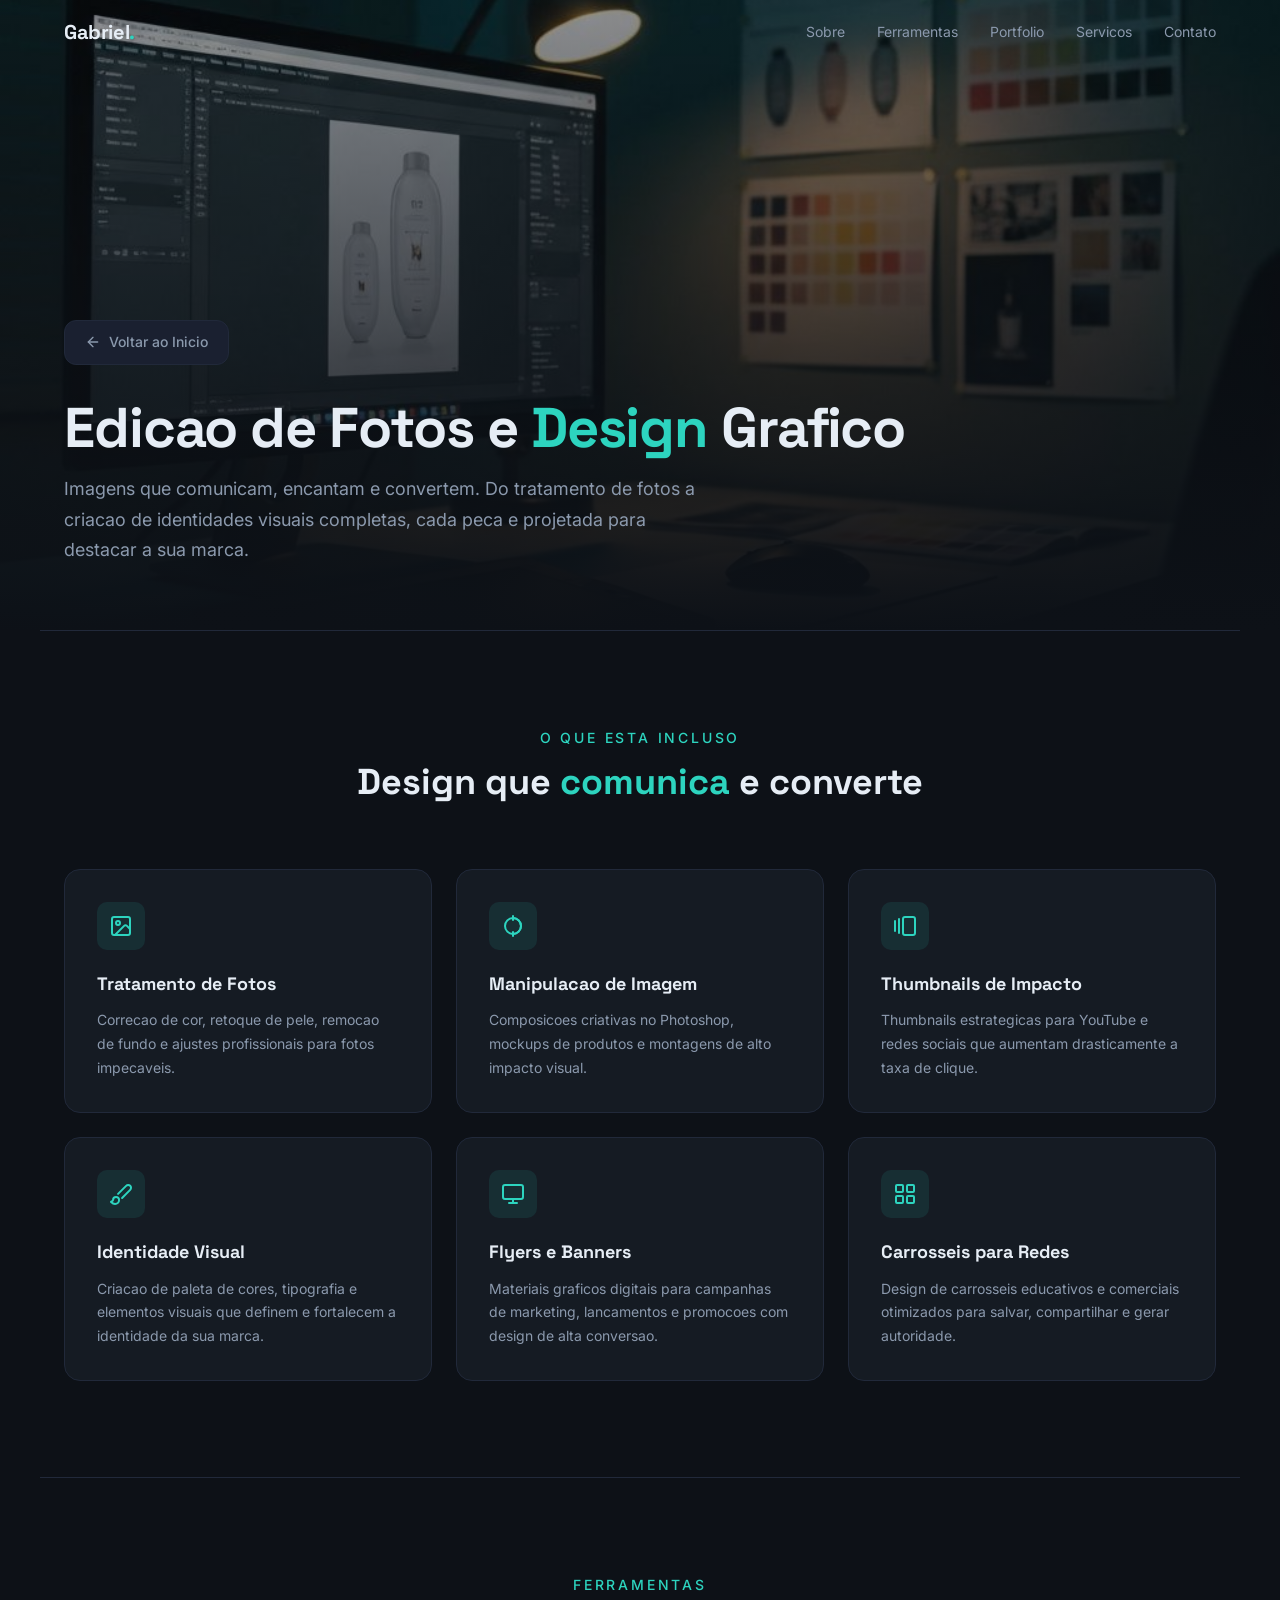
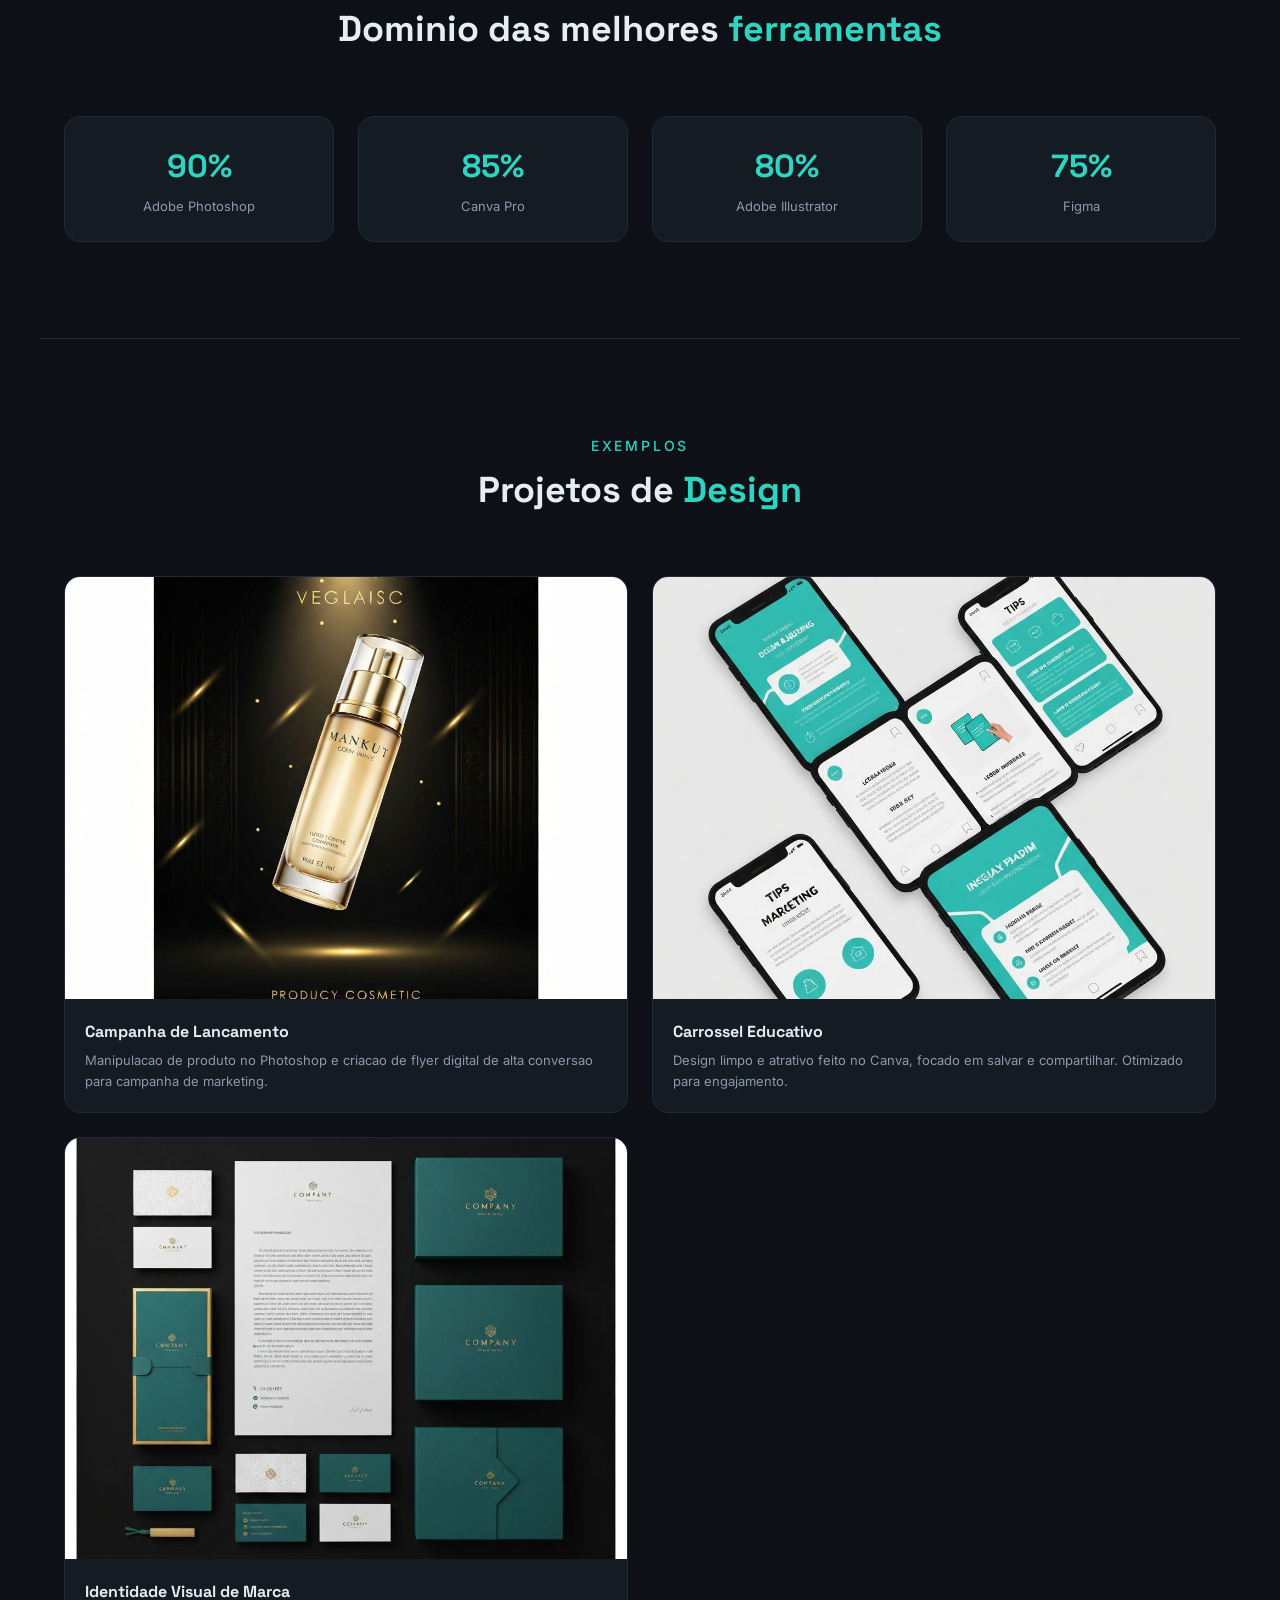
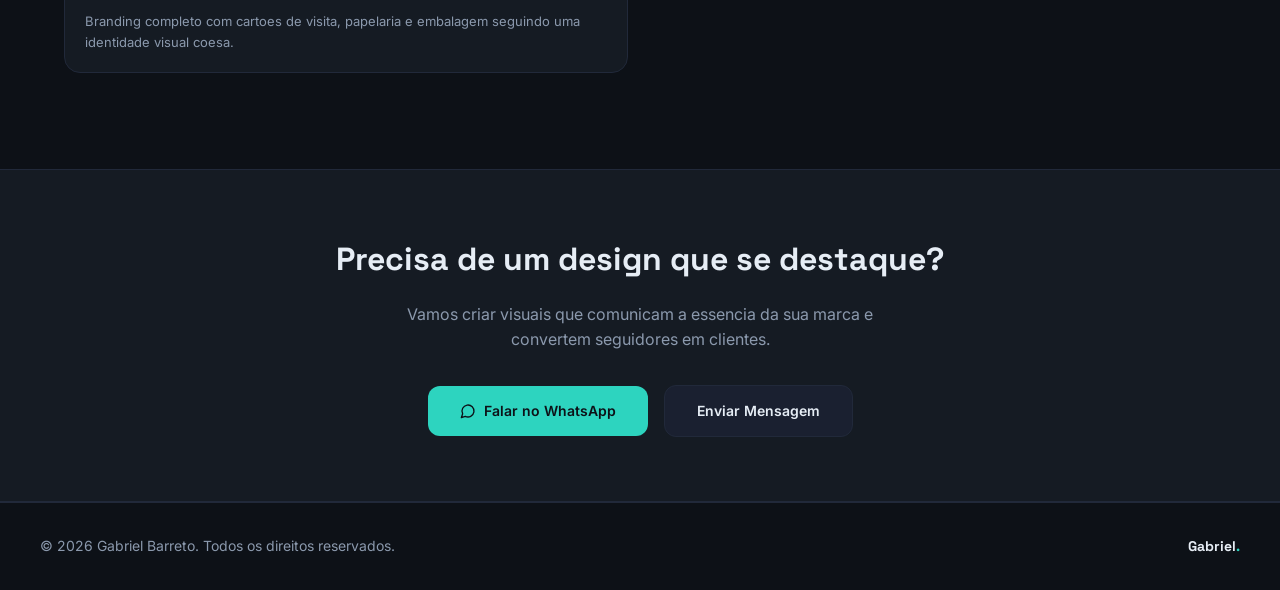
==== public/design.html @ f74713fb "primeiro commit" ====
<!DOCTYPE html>
<html lang="pt-BR">
<head>
  <meta charset="UTF-8">
  <meta name="viewport" content="width=device-width, initial-scale=1.0">
  <meta name="theme-color" content="#0d1117">
  <title>Edicao de Fotos e Design | Gabriel Barreto</title>
  <meta name="description" content="Tratamento profissional de imagens, criacao de identidade visual, thumbnails de alto impacto e materiais graficos.">
  <link rel="preconnect" href="https://fonts.googleapis.com">
  <link rel="preconnect" href="https://fonts.gstatic.com" crossorigin>
  <link href="https://fonts.googleapis.com/css2?family=Inter:wght@400;500;600;700&family=Space+Grotesk:wght@500;600;700&display=swap" rel="stylesheet">
  <link rel="stylesheet" href="styles.css">
</head>
<body>

  <!-- NAVBAR -->
  <header class="navbar" id="navbar">
    <nav class="navbar-inner">
      <a href="site.html" class="navbar-logo">Gabriel<span>.</span></a>
      <ul class="navbar-links">
        <li><a href="site.html#sobre">Sobre</a></li>
        <li><a href="site.html#ferramentas">Ferramentas</a></li>
        <li><a href="site.html#portfolio">Portfolio</a></li>
        <li><a href="site.html#servicos">Servicos</a></li>
        <li><a href="site.html#contato">Contato</a></li>
      </ul>
      <button class="navbar-toggle" id="menuToggle" aria-label="Abrir menu">
        <svg id="menuIcon" xmlns="http://www.w3.org/2000/svg" width="24" height="24" viewBox="0 0 24 24" fill="none" stroke="currentColor" stroke-width="2" stroke-linecap="round" stroke-linejoin="round"><line x1="4" x2="20" y1="12" y2="12"/><line x1="4" x2="20" y1="6" y2="6"/><line x1="4" x2="20" y1="18" y2="18"/></svg>
        <svg id="closeIcon" xmlns="http://www.w3.org/2000/svg" width="24" height="24" viewBox="0 0 24 24" fill="none" stroke="currentColor" stroke-width="2" stroke-linecap="round" stroke-linejoin="round" style="display:none;"><path d="M18 6 6 18"/><path d="m6 6 12 12"/></svg>
      </button>
    </nav>
    <div class="mobile-menu" id="mobileMenu">
      <ul>
        <li><a href="site.html#sobre" class="mobile-link">Sobre</a></li>
        <li><a href="site.html#ferramentas" class="mobile-link">Ferramentas</a></li>
        <li><a href="site.html#portfolio" class="mobile-link">Portfolio</a></li>
        <li><a href="site.html#servicos" class="mobile-link">Servicos</a></li>
        <li><a href="site.html#contato" class="mobile-link">Contato</a></li>
      </ul>
    </div>
  </header>

  <main>

    <!-- HERO -->
    <section class="page-hero">
      <div class="page-hero-bg">
        <img src="images/design-hero.jpg" alt="Estudio de design grafico profissional">
      </div>
      <div class="page-hero-overlay"></div>
      <div class="page-hero-content">
        <a href="site.html" class="btn-back fade-target">
          <svg xmlns="http://www.w3.org/2000/svg" width="16" height="16" viewBox="0 0 24 24" fill="none" stroke="currentColor" stroke-width="2" stroke-linecap="round" stroke-linejoin="round"><path d="m12 19-7-7 7-7"/><path d="M19 12H5"/></svg>
          Voltar ao Inicio
        </a>
        <h1 class="page-hero-title fade-target delay-200">
          Edicao de Fotos e <span class="highlight">Design</span> Grafico
        </h1>
        <p class="page-hero-desc fade-target delay-400">
          Imagens que comunicam, encantam e convertem. Do tratamento de fotos a criacao de identidades visuais completas, cada peca e projetada para destacar a sua marca.
        </p>
      </div>
    </section>

    <hr class="divider">

    <!-- O QUE INCLUI -->
    <section class="section">
      <div class="container">
        <div class="section-header">
          <p class="section-label fade-target">O que esta incluso</p>
          <h2 class="section-title fade-target delay-200">Design que <span class="highlight">comunica</span> e converte</h2>
        </div>

        <div class="features-list">
          <div class="feature-card fade-target">
            <div class="feature-icon">
              <svg xmlns="http://www.w3.org/2000/svg" width="24" height="24" viewBox="0 0 24 24" fill="none" stroke="currentColor" stroke-width="2" stroke-linecap="round" stroke-linejoin="round"><rect width="18" height="18" x="3" y="3" rx="2" ry="2"/><circle cx="9" cy="9" r="2"/><path d="m21 15-3.086-3.086a2 2 0 0 0-2.828 0L6 21"/></svg>
            </div>
            <h3>Tratamento de Fotos</h3>
            <p>Correcao de cor, retoque de pele, remocao de fundo e ajustes profissionais para fotos impecaveis.</p>
          </div>
          <div class="feature-card fade-target delay-200">
            <div class="feature-icon">
              <svg xmlns="http://www.w3.org/2000/svg" width="24" height="24" viewBox="0 0 24 24" fill="none" stroke="currentColor" stroke-width="2" stroke-linecap="round" stroke-linejoin="round"><path d="M12 20a8 8 0 1 0 0-16 8 8 0 0 0 0 16Z"/><path d="M12 20a8 8 0 1 0 0-16"/><path d="M12 2v4"/><path d="M12 18v4"/></svg>
            </div>
            <h3>Manipulacao de Imagem</h3>
            <p>Composicoes criativas no Photoshop, mockups de produtos e montagens de alto impacto visual.</p>
          </div>
          <div class="feature-card fade-target delay-400">
            <div class="feature-icon">
              <svg xmlns="http://www.w3.org/2000/svg" width="24" height="24" viewBox="0 0 24 24" fill="none" stroke="currentColor" stroke-width="2" stroke-linecap="round" stroke-linejoin="round"><path d="M2 7v10"/><path d="M6 5v14"/><rect width="12" height="18" x="10" y="3" rx="2"/></svg>
            </div>
            <h3>Thumbnails de Impacto</h3>
            <p>Thumbnails estrategicas para YouTube e redes sociais que aumentam drasticamente a taxa de clique.</p>
          </div>
          <div class="feature-card fade-target">
            <div class="feature-icon">
              <svg xmlns="http://www.w3.org/2000/svg" width="24" height="24" viewBox="0 0 24 24" fill="none" stroke="currentColor" stroke-width="2" stroke-linecap="round" stroke-linejoin="round"><path d="m9.06 11.9 8.07-8.06a2.85 2.85 0 1 1 4.03 4.03l-8.06 8.08"/><path d="M7.07 14.94c-1.66 0-3 1.35-3 3.02 0 1.33-2.5 1.52-2 2.02 1.08 1.1 2.49 2.02 4 2.02 2.2 0 4-1.8 4-4.04a3.01 3.01 0 0 0-3-3.02z"/></svg>
            </div>
            <h3>Identidade Visual</h3>
            <p>Criacao de paleta de cores, tipografia e elementos visuais que definem e fortalecem a identidade da sua marca.</p>
          </div>
          <div class="feature-card fade-target delay-200">
            <div class="feature-icon">
              <svg xmlns="http://www.w3.org/2000/svg" width="24" height="24" viewBox="0 0 24 24" fill="none" stroke="currentColor" stroke-width="2" stroke-linecap="round" stroke-linejoin="round"><rect width="20" height="14" x="2" y="3" rx="2"/><line x1="8" x2="16" y1="21" y2="21"/><line x1="12" x2="12" y1="17" y2="21"/></svg>
            </div>
            <h3>Flyers e Banners</h3>
            <p>Materiais graficos digitais para campanhas de marketing, lancamentos e promocoes com design de alta conversao.</p>
          </div>
          <div class="feature-card fade-target delay-400">
            <div class="feature-icon">
              <svg xmlns="http://www.w3.org/2000/svg" width="24" height="24" viewBox="0 0 24 24" fill="none" stroke="currentColor" stroke-width="2" stroke-linecap="round" stroke-linejoin="round"><rect width="7" height="7" x="3" y="3" rx="1"/><rect width="7" height="7" x="14" y="3" rx="1"/><rect width="7" height="7" x="14" y="14" rx="1"/><rect width="7" height="7" x="3" y="14" rx="1"/></svg>
            </div>
            <h3>Carrosseis para Redes</h3>
            <p>Design de carrosseis educativos e comerciais otimizados para salvar, compartilhar e gerar autoridade.</p>
          </div>
        </div>
      </div>
    </section>

    <hr class="divider">

    <!-- FERRAMENTAS -->
    <section class="section">
      <div class="container">
        <div class="section-header">
          <p class="section-label fade-target">Ferramentas</p>
          <h2 class="section-title fade-target delay-200">Dominio das melhores <span class="highlight">ferramentas</span></h2>
        </div>

        <div class="stats-row">
          <div class="stat-card fade-target">
            <div class="stat-number">90%</div>
            <div class="stat-label">Adobe Photoshop</div>
          </div>
          <div class="stat-card fade-target delay-200">
            <div class="stat-number">85%</div>
            <div class="stat-label">Canva Pro</div>
          </div>
          <div class="stat-card fade-target delay-400">
            <div class="stat-number">80%</div>
            <div class="stat-label">Adobe Illustrator</div>
          </div>
          <div class="stat-card fade-target delay-600">
            <div class="stat-number">75%</div>
            <div class="stat-label">Figma</div>
          </div>
        </div>
      </div>
    </section>

    <hr class="divider">

    <!-- EXEMPLOS -->
    <section class="section">
      <div class="container">
        <div class="section-header">
          <p class="section-label fade-target">Exemplos</p>
          <h2 class="section-title fade-target delay-200">Projetos de <span class="highlight">Design</span></h2>
        </div>

        <div class="gallery-grid">
          <div class="gallery-item fade-target">
            <img src="images/portfolio-3.jpg" alt="Campanha de Lancamento" loading="lazy">
            <div class="gallery-item-info">
              <h3>Campanha de Lancamento</h3>
              <p>Manipulacao de produto no Photoshop e criacao de flyer digital de alta conversao para campanha de marketing.</p>
            </div>
          </div>
          <div class="gallery-item fade-target delay-200">
            <img src="images/portfolio-4.jpg" alt="Carrossel Educativo" loading="lazy">
            <div class="gallery-item-info">
              <h3>Carrossel Educativo</h3>
              <p>Design limpo e atrativo feito no Canva, focado em salvar e compartilhar. Otimizado para engajamento.</p>
            </div>
          </div>
          <div class="gallery-item fade-target delay-400">
            <img src="images/portfolio-design-2.jpg" alt="Identidade Visual de Marca" loading="lazy">
            <div class="gallery-item-info">
              <h3>Identidade Visual de Marca</h3>
              <p>Branding completo com cartoes de visita, papelaria e embalagem seguindo uma identidade visual coesa.</p>
            </div>
          </div>
        </div>
      </div>
    </section>

    <!-- CTA -->
    <section class="cta-banner">
      <h2>Precisa de um design que <span class="highlight">se destaque</span>?</h2>
      <p>Vamos criar visuais que comunicam a essencia da sua marca e convertem seguidores em clientes.</p>
      <div class="cta-buttons">
        <a href="https://wa.me/5500000000000" target="_blank" rel="noopener noreferrer" class="btn-primary">
          <svg xmlns="http://www.w3.org/2000/svg" width="16" height="16" viewBox="0 0 24 24" fill="none" stroke="currentColor" stroke-width="2" stroke-linecap="round" stroke-linejoin="round"><path d="M7.9 20A9 9 0 1 0 4 16.1L2 22Z"/></svg>
          Falar no WhatsApp
        </a>
        <a href="site.html#contato" class="btn-secondary">
          Enviar Mensagem
        </a>
      </div>
    </section>

  </main>

  <!-- FOOTER -->
  <footer class="footer">
    <div class="footer-inner">
      <p class="footer-text">&copy; 2026 Gabriel Barreto. Todos os direitos reservados.</p>
      <a href="site.html" class="footer-logo">Gabriel<span>.</span></a>
    </div>
  </footer>

  <script>
    var navbar = document.getElementById('navbar');
    window.addEventListener('scroll', function() {
      navbar.classList.toggle('scrolled', window.scrollY > 50);
    });
    if (window.scrollY > 50) navbar.classList.add('scrolled');

    var menuToggle = document.getElementById('menuToggle');
    var mobileMenu = document.getElementById('mobileMenu');
    var menuIcon = document.getElementById('menuIcon');
    var closeIcon = document.getElementById('closeIcon');
    var menuOpen = false;

    menuToggle.addEventListener('click', function() {
      menuOpen = !menuOpen;
      mobileMenu.classList.toggle('open', menuOpen);
      menuIcon.style.display = menuOpen ? 'none' : 'block';
      closeIcon.style.display = menuOpen ? 'block' : 'none';
    });

    document.querySelectorAll('.mobile-link').forEach(function(link) {
      link.addEventListener('click', function() {
        menuOpen = false;
        mobileMenu.classList.remove('open');
        menuIcon.style.display = 'block';
        closeIcon.style.display = 'none';
      });
    });

    var fadeObserver = new IntersectionObserver(function(entries) {
      entries.forEach(function(entry) {
        if (entry.isIntersecting) entry.target.classList.add('visible');
      });
    }, { threshold: 0.1 });

    document.querySelectorAll('.fade-target').forEach(function(el) {
      fadeObserver.observe(el);
    });
  </script>

</body>
</html>
---- public/styles.css ----
/* ===== RESET & BASE ===== */
*, *::before, *::after {
  margin: 0;
  padding: 0;
  box-sizing: border-box;
}

:root {
  --bg: #0d1117;
  --bg-card: #151b23;
  --bg-secondary: #1a2030;
  --fg: #e6edf5;
  --fg-muted: #8b99ad;
  --primary: #2dd4bf;
  --primary-fg: #0d1117;
  --border: #21293a;
  --font-sans: 'Inter', system-ui, -apple-system, sans-serif;
  --font-mono: 'Space Grotesk', monospace;
  --radius: 0.75rem;
}

html {
  scroll-behavior: smooth;
}

body {
  font-family: var(--font-sans);
  background-color: var(--bg);
  color: var(--fg);
  line-height: 1.6;
  -webkit-font-smoothing: antialiased;
  -moz-osx-font-smoothing: grayscale;
}

a {
  color: inherit;
  text-decoration: none;
}

img {
  display: block;
  max-width: 100%;
}

button {
  font-family: inherit;
  cursor: pointer;
  border: none;
  background: none;
}

input, textarea {
  font-family: inherit;
}

/* ===== ANIMATIONS ===== */
@keyframes fadeUp {
  from { opacity: 0; transform: translateY(30px); }
  to { opacity: 1; transform: translateY(0); }
}

@keyframes bounce {
  0%, 100% { transform: translateY(0); }
  50% { transform: translateY(4px); }
}

@keyframes fillBar {
  from { width: 0%; }
}

.fade-target { opacity: 0; }
.fade-target.visible { animation: fadeUp 0.6s ease-out forwards; }
.delay-200 { animation-delay: 200ms; }
.delay-400 { animation-delay: 400ms; }
.delay-600 { animation-delay: 600ms; }

/* ===== UTILITIES ===== */
.container {
  max-width: 1200px;
  margin: 0 auto;
  padding: 0 24px;
}

.container-sm {
  max-width: 768px;
  margin: 0 auto;
  padding: 0 24px;
}

.section {
  padding: 96px 24px;
}

.divider {
  max-width: 1200px;
  margin: 0 auto;
  border: none;
  border-top: 1px solid var(--border);
}

.text-primary { color: var(--primary); }
.text-muted { color: var(--fg-muted); }
.text-center { text-align: center; }

.sr-only {
  position: absolute;
  width: 1px;
  height: 1px;
  padding: 0;
  margin: -1px;
  overflow: hidden;
  clip: rect(0,0,0,0);
  white-space: nowrap;
  border: 0;
}

/* ===== NAVBAR ===== */
.navbar {
  position: fixed;
  top: 0;
  left: 0;
  right: 0;
  z-index: 50;
  transition: background-color 0.3s, border-color 0.3s, backdrop-filter 0.3s;
  background-color: transparent;
  border-bottom: 1px solid transparent;
}

.navbar.scrolled {
  background-color: rgba(13, 17, 23, 0.8);
  backdrop-filter: blur(20px);
  -webkit-backdrop-filter: blur(20px);
  border-bottom-color: var(--border);
}

.navbar-inner {
  max-width: 1200px;
  margin: 0 auto;
  display: flex;
  align-items: center;
  justify-content: space-between;
  padding: 16px 24px;
}

.navbar-logo {
  font-family: var(--font-mono);
  font-size: 1.25rem;
  font-weight: 700;
  letter-spacing: -0.02em;
  color: var(--fg);
}

.navbar-logo span { color: var(--primary); }

.navbar-links {
  display: flex;
  align-items: center;
  gap: 32px;
  list-style: none;
}

.navbar-links a {
  font-size: 0.875rem;
  color: var(--fg-muted);
  transition: color 0.2s;
}

.navbar-links a:hover { color: var(--primary); }

.navbar-toggle {
  display: none;
  color: var(--fg);
  padding: 4px;
}

.navbar-toggle svg { width: 24px; height: 24px; }

.mobile-menu {
  display: none;
  background-color: rgba(13, 17, 23, 0.95);
  backdrop-filter: blur(20px);
  border-bottom: 1px solid var(--border);
  padding: 24px;
}

.mobile-menu.open { display: block; }

.mobile-menu ul {
  list-style: none;
  display: flex;
  flex-direction: column;
  gap: 16px;
}

.mobile-menu a {
  font-size: 1rem;
  color: var(--fg-muted);
  transition: color 0.2s;
}

.mobile-menu a:hover { color: var(--primary); }

@media (max-width: 768px) {
  .navbar-links { display: none; }
  .navbar-toggle { display: block; }
}

/* ===== BUTTONS ===== */
.btn-primary {
  display: inline-flex;
  align-items: center;
  gap: 8px;
  padding: 14px 32px;
  background-color: var(--primary);
  color: var(--primary-fg);
  font-size: 0.875rem;
  font-weight: 600;
  border-radius: var(--radius);
  transition: filter 0.2s;
}

.btn-primary:hover { filter: brightness(1.1); }

.btn-secondary {
  display: inline-flex;
  align-items: center;
  gap: 8px;
  padding: 14px 32px;
  background-color: var(--bg-secondary);
  color: var(--fg);
  font-size: 0.875rem;
  font-weight: 600;
  border-radius: var(--radius);
  border: 1px solid var(--border);
  transition: border-color 0.2s, color 0.2s;
}

.btn-secondary:hover {
  border-color: var(--primary);
  color: var(--primary);
}

.btn-back {
  display: inline-flex;
  align-items: center;
  gap: 8px;
  padding: 10px 20px;
  background-color: var(--bg-secondary);
  color: var(--fg-muted);
  font-size: 0.875rem;
  font-weight: 500;
  border-radius: var(--radius);
  border: 1px solid var(--border);
  transition: border-color 0.2s, color 0.2s;
}

.btn-back:hover {
  border-color: var(--primary);
  color: var(--primary);
}

/* ===== SECTION TITLES ===== */
.section-label {
  margin-bottom: 12px;
  font-size: 0.875rem;
  font-weight: 500;
  text-transform: uppercase;
  letter-spacing: 0.2em;
  color: var(--primary);
}

.section-title {
  font-family: var(--font-mono);
  font-size: clamp(1.875rem, 3vw, 2.25rem);
  font-weight: 700;
  line-height: 1.2;
  color: var(--fg);
  margin-bottom: 24px;
}

.section-title .highlight { color: var(--primary); }

.section-header {
  text-align: center;
  margin-bottom: 64px;
}

.section-header .section-title {
  margin-bottom: 0;
}

/* ===== HERO (main page) ===== */
.hero {
  position: relative;
  min-height: 100vh;
  display: flex;
  flex-direction: column;
  align-items: center;
  justify-content: center;
  padding: 0 24px;
  overflow: hidden;
}

.hero-glow {
  position: absolute;
  left: 50%;
  top: 33%;
  transform: translate(-50%, -50%);
  width: 384px;
  height: 384px;
  border-radius: 50%;
  background: rgba(45, 212, 191, 0.1);
  filter: blur(120px);
  pointer-events: none;
}

.hero-content {
  position: relative;
  z-index: 10;
  max-width: 900px;
  text-align: center;
}

.hero-subtitle {
  margin-bottom: 24px;
  font-size: 0.875rem;
  font-weight: 500;
  text-transform: uppercase;
  letter-spacing: 0.3em;
  color: var(--primary);
}

.hero-title {
  font-family: var(--font-mono);
  font-size: clamp(2.25rem, 6vw, 4.5rem);
  font-weight: 700;
  line-height: 1.1;
  letter-spacing: -0.02em;
  color: var(--fg);
  text-wrap: balance;
}

.hero-title .highlight { color: var(--primary); }

.hero-desc {
  margin-top: 24px;
  max-width: 640px;
  margin-left: auto;
  margin-right: auto;
  font-size: 1.125rem;
  line-height: 1.6;
  color: var(--fg-muted);
  text-wrap: pretty;
}

.hero-buttons {
  margin-top: 40px;
  display: flex;
  flex-wrap: wrap;
  align-items: center;
  justify-content: center;
  gap: 16px;
}

.btn-primary svg { transition: transform 0.2s; }
.btn-primary:hover svg { transform: translateY(2px); }

.scroll-indicator {
  position: absolute;
  bottom: 32px;
  left: 50%;
  transform: translateX(-50%);
}

.scroll-indicator-dot {
  width: 20px;
  height: 32px;
  border-radius: 9999px;
  border: 2px solid rgba(139, 153, 173, 0.3);
  display: flex;
  align-items: flex-start;
  justify-content: center;
  padding-top: 6px;
}

.scroll-indicator-dot span {
  width: 4px;
  height: 6px;
  border-radius: 9999px;
  background-color: var(--primary);
  animation: bounce 1.5s infinite;
}

/* ===== ABOUT ===== */
.about-grid {
  display: flex;
  flex-direction: column;
  align-items: center;
  gap: 48px;
}

@media (min-width: 1024px) {
  .about-grid {
    flex-direction: row;
    gap: 80px;
  }
}

.about-image-wrapper { position: relative; }

.about-image {
  position: relative;
  width: 288px;
  height: 320px;
  border-radius: 1rem;
  overflow: hidden;
  border: 1px solid var(--border);
}

@media (min-width: 640px) {
  .about-image { width: 320px; height: 384px; }
}

.about-image img {
  width: 100%;
  height: 100%;
  object-fit: cover;
}

.about-image-accent {
  position: absolute;
  bottom: -12px;
  right: -12px;
  width: 100%;
  height: 100%;
  border-radius: 1rem;
  border: 2px solid rgba(45, 212, 191, 0.3);
  pointer-events: none;
}

.about-text { flex: 1; }

.about-paragraph {
  font-size: 1rem;
  line-height: 1.7;
  color: var(--fg-muted);
  text-wrap: pretty;
}

.about-paragraph + .about-paragraph { margin-top: 16px; }

/* ===== TOOLS ===== */
.tools-grid {
  display: grid;
  grid-template-columns: 1fr;
  gap: 24px;
}

@media (min-width: 768px) {
  .tools-grid { grid-template-columns: repeat(3, 1fr); }
}

.tool-card {
  padding: 32px;
  border-radius: 1rem;
  border: 1px solid var(--border);
  background-color: var(--bg-card);
  transition: border-color 0.3s, background-color 0.3s;
}

.tool-card:hover {
  border-color: rgba(45, 212, 191, 0.5);
  background-color: var(--bg-secondary);
}

.tool-card h3 {
  font-family: var(--font-mono);
  font-size: 1.25rem;
  font-weight: 700;
  color: var(--fg);
  margin-bottom: 12px;
}

.tool-card p {
  font-size: 0.875rem;
  line-height: 1.7;
  color: var(--fg-muted);
  margin-bottom: 24px;
}

.skill-bar {
  height: 6px;
  width: 100%;
  border-radius: 9999px;
  background-color: var(--bg-secondary);
  overflow: hidden;
}

.skill-bar-fill {
  height: 100%;
  border-radius: 9999px;
  background-color: var(--primary);
  width: 0%;
  transition: width 1s ease-out;
}

.skill-percent {
  text-align: right;
  font-size: 0.75rem;
  color: var(--fg-muted);
  margin-top: 8px;
}

/* ===== PORTFOLIO ===== */
.filters {
  display: flex;
  flex-wrap: wrap;
  align-items: center;
  justify-content: center;
  gap: 12px;
  margin-bottom: 48px;
}

.filter-btn {
  padding: 8px 20px;
  font-size: 0.875rem;
  font-weight: 500;
  border-radius: var(--radius);
  border: 1px solid var(--border);
  background-color: var(--bg-secondary);
  color: var(--fg);
  transition: all 0.2s;
}

.filter-btn:hover { border-color: rgba(45, 212, 191, 0.5); }

.filter-btn.active {
  background-color: var(--primary);
  color: var(--primary-fg);
  border-color: var(--primary);
}

.portfolio-grid {
  display: grid;
  grid-template-columns: 1fr;
  gap: 24px;
}

@media (min-width: 640px) {
  .portfolio-grid { grid-template-columns: repeat(2, 1fr); }
}

@media (min-width: 1024px) {
  .portfolio-grid { grid-template-columns: repeat(3, 1fr); }
}

.portfolio-item {
  position: relative;
  border-radius: 1rem;
  border: 1px solid var(--border);
  background-color: var(--bg-card);
  overflow: hidden;
  transition: border-color 0.3s;
  cursor: pointer;
}

.portfolio-item:hover { border-color: rgba(45, 212, 191, 0.5); }

.portfolio-image {
  position: relative;
  aspect-ratio: 4 / 3;
  overflow: hidden;
}

.portfolio-image img {
  width: 100%;
  height: 100%;
  object-fit: cover;
  transition: transform 0.5s;
}

.portfolio-item:hover .portfolio-image img { transform: scale(1.1); }

.portfolio-overlay {
  position: absolute;
  inset: 0;
  display: flex;
  flex-direction: column;
  justify-content: flex-end;
  padding: 24px;
  background: transparent;
  transition: background 0.3s;
}

.portfolio-item:hover .portfolio-overlay { background: rgba(13, 17, 23, 0.85); }

.portfolio-overlay-content {
  transform: translateY(16px);
  opacity: 0;
  transition: all 0.3s;
}

.portfolio-item:hover .portfolio-overlay-content {
  transform: translateY(0);
  opacity: 1;
}

.portfolio-tag {
  display: inline-block;
  margin-bottom: 8px;
  padding: 4px 12px;
  border-radius: 6px;
  background-color: rgba(45, 212, 191, 0.2);
  font-size: 0.75rem;
  font-weight: 500;
  color: var(--primary);
}

.portfolio-overlay h3 {
  font-family: var(--font-mono);
  font-size: 1.125rem;
  font-weight: 700;
  color: var(--fg);
  margin-bottom: 4px;
}

.portfolio-overlay p {
  font-size: 0.875rem;
  line-height: 1.6;
  color: var(--fg-muted);
}

.portfolio-item.hidden-item { display: none; }

/* ===== SERVICES ===== */
.services-grid {
  display: grid;
  grid-template-columns: 1fr;
  gap: 32px;
}

@media (min-width: 768px) {
  .services-grid { grid-template-columns: repeat(3, 1fr); }
}

.service-card {
  display: block;
  padding: 32px;
  border-radius: 1rem;
  border: 1px solid var(--border);
  background-color: var(--bg-card);
  transition: border-color 0.3s, background-color 0.3s, transform 0.3s;
  cursor: pointer;
}

.service-card:hover {
  border-color: rgba(45, 212, 191, 0.5);
  background-color: var(--bg-secondary);
  transform: translateY(-4px);
}

.service-icon {
  width: 56px;
  height: 56px;
  border-radius: 12px;
  background-color: rgba(45, 212, 191, 0.1);
  color: var(--primary);
  display: flex;
  align-items: center;
  justify-content: center;
  margin-bottom: 24px;
  transition: background-color 0.3s, color 0.3s;
}

.service-card:hover .service-icon {
  background-color: var(--primary);
  color: var(--primary-fg);
}

.service-card h3 {
  font-family: var(--font-mono);
  font-size: 1.25rem;
  font-weight: 700;
  color: var(--fg);
  margin-bottom: 12px;
}

.service-card p {
  font-size: 0.875rem;
  line-height: 1.7;
  color: var(--fg-muted);
}

.service-card .link-hint {
  display: inline-flex;
  align-items: center;
  gap: 6px;
  margin-top: 20px;
  font-size: 0.8rem;
  font-weight: 600;
  color: var(--primary);
  transition: gap 0.2s;
}

.service-card:hover .link-hint { gap: 10px; }

/* ===== CONTACT ===== */
.contact-form {
  padding: 32px;
  border-radius: 1rem;
  border: 1px solid var(--border);
  background-color: var(--bg-card);
}

.form-group { margin-bottom: 20px; }

.form-group label {
  display: block;
  margin-bottom: 8px;
  font-size: 0.875rem;
  font-weight: 500;
  color: var(--fg);
}

.form-group input,
.form-group textarea {
  width: 100%;
  padding: 12px 16px;
  font-size: 0.875rem;
  border-radius: var(--radius);
  border: 1px solid var(--border);
  background-color: var(--bg-secondary);
  color: var(--fg);
  outline: none;
  transition: border-color 0.2s, box-shadow 0.2s;
}

.form-group input::placeholder,
.form-group textarea::placeholder { color: var(--fg-muted); }

.form-group input:focus,
.form-group textarea:focus {
  border-color: var(--primary);
  box-shadow: 0 0 0 1px var(--primary);
}

.form-group textarea { resize: none; min-height: 120px; }

.btn-submit {
  width: 100%;
  display: flex;
  align-items: center;
  justify-content: center;
  gap: 8px;
  padding: 14px 24px;
  background-color: var(--primary);
  color: var(--primary-fg);
  font-size: 0.875rem;
  font-weight: 600;
  border-radius: var(--radius);
  border: none;
  cursor: pointer;
  transition: filter 0.2s;
}

.btn-submit:hover { filter: brightness(1.1); }

.social-links {
  display: flex;
  align-items: center;
  justify-content: center;
  gap: 24px;
  margin-top: 40px;
}

.social-link {
  width: 56px;
  height: 56px;
  border-radius: 12px;
  border: 1px solid var(--border);
  background-color: var(--bg-card);
  color: var(--fg-muted);
  display: flex;
  align-items: center;
  justify-content: center;
  transition: border-color 0.2s, color 0.2s;
}

.social-link:hover {
  border-color: var(--primary);
  color: var(--primary);
}

/* ===== FOOTER ===== */
.footer {
  border-top: 1px solid var(--border);
  padding: 32px 24px;
}

.footer-inner {
  max-width: 1200px;
  margin: 0 auto;
  display: flex;
  flex-direction: column;
  align-items: center;
  justify-content: space-between;
  gap: 16px;
}

@media (min-width: 640px) {
  .footer-inner { flex-direction: row; }
}

.footer-text { font-size: 0.875rem; color: var(--fg-muted); }

.footer-logo {
  font-family: var(--font-mono);
  font-size: 0.875rem;
  font-weight: 700;
  color: var(--fg);
  transition: color 0.2s;
}

.footer-logo:hover { color: var(--primary); }
.footer-logo span { color: var(--primary); }

/* ===== DEDICATED PAGE HERO ===== */
.page-hero {
  position: relative;
  min-height: 70vh;
  display: flex;
  align-items: flex-end;
  overflow: hidden;
}

.page-hero-bg {
  position: absolute;
  inset: 0;
}

.page-hero-bg img {
  width: 100%;
  height: 100%;
  object-fit: cover;
}

.page-hero-overlay {
  position: absolute;
  inset: 0;
  background: linear-gradient(to top, var(--bg) 0%, rgba(13, 17, 23, 0.7) 50%, rgba(13, 17, 23, 0.4) 100%);
}

.page-hero-content {
  position: relative;
  z-index: 10;
  max-width: 1200px;
  margin: 0 auto;
  padding: 80px 24px 64px;
  width: 100%;
}

.page-hero-content .btn-back {
  margin-bottom: 32px;
}

.page-hero-title {
  font-family: var(--font-mono);
  font-size: clamp(2rem, 5vw, 3.5rem);
  font-weight: 700;
  line-height: 1.1;
  letter-spacing: -0.02em;
  color: var(--fg);
  margin-bottom: 16px;
  text-wrap: balance;
}

.page-hero-title .highlight { color: var(--primary); }

.page-hero-desc {
  max-width: 640px;
  font-size: 1.125rem;
  line-height: 1.7;
  color: var(--fg-muted);
  text-wrap: pretty;
}

/* ===== FEATURE LIST ===== */
.features-list {
  display: grid;
  grid-template-columns: 1fr;
  gap: 24px;
}

@media (min-width: 768px) {
  .features-list { grid-template-columns: repeat(2, 1fr); }
}

@media (min-width: 1024px) {
  .features-list { grid-template-columns: repeat(3, 1fr); }
}

.feature-card {
  padding: 32px;
  border-radius: 1rem;
  border: 1px solid var(--border);
  background-color: var(--bg-card);
  transition: border-color 0.3s, background-color 0.3s;
}

.feature-card:hover {
  border-color: rgba(45, 212, 191, 0.5);
  background-color: var(--bg-secondary);
}

.feature-icon {
  width: 48px;
  height: 48px;
  border-radius: 10px;
  background-color: rgba(45, 212, 191, 0.1);
  color: var(--primary);
  display: flex;
  align-items: center;
  justify-content: center;
  margin-bottom: 20px;
}

.feature-card h3 {
  font-family: var(--font-mono);
  font-size: 1.125rem;
  font-weight: 700;
  color: var(--fg);
  margin-bottom: 10px;
}

.feature-card p {
  font-size: 0.875rem;
  line-height: 1.7;
  color: var(--fg-muted);
}

/* ===== PROCESS SECTION ===== */
.process-steps {
  display: flex;
  flex-direction: column;
  gap: 0;
  position: relative;
}

.process-step {
  display: flex;
  gap: 24px;
  padding: 32px 0;
  position: relative;
}

.process-step + .process-step {
  border-top: 1px solid var(--border);
}

.step-number {
  flex-shrink: 0;
  width: 48px;
  height: 48px;
  border-radius: 50%;
  background-color: rgba(45, 212, 191, 0.15);
  color: var(--primary);
  font-family: var(--font-mono);
  font-size: 1.25rem;
  font-weight: 700;
  display: flex;
  align-items: center;
  justify-content: center;
}

.step-content h3 {
  font-family: var(--font-mono);
  font-size: 1.125rem;
  font-weight: 700;
  color: var(--fg);
  margin-bottom: 8px;
}

.step-content p {
  font-size: 0.875rem;
  line-height: 1.7;
  color: var(--fg-muted);
}

/* ===== GALLERY GRID ===== */
.gallery-grid {
  display: grid;
  grid-template-columns: 1fr;
  gap: 24px;
}

@media (min-width: 640px) {
  .gallery-grid { grid-template-columns: repeat(2, 1fr); }
}

.gallery-item {
  border-radius: 1rem;
  border: 1px solid var(--border);
  overflow: hidden;
  background-color: var(--bg-card);
}

.gallery-item img {
  width: 100%;
  aspect-ratio: 4 / 3;
  object-fit: cover;
  transition: transform 0.5s;
}

.gallery-item:hover img { transform: scale(1.05); }

.gallery-item-info {
  padding: 20px;
}

.gallery-item-info h3 {
  font-family: var(--font-mono);
  font-size: 1rem;
  font-weight: 700;
  color: var(--fg);
  margin-bottom: 6px;
}

.gallery-item-info p {
  font-size: 0.8125rem;
  line-height: 1.6;
  color: var(--fg-muted);
}

/* ===== CTA BANNER ===== */
.cta-banner {
  padding: 64px 24px;
  text-align: center;
  background-color: var(--bg-card);
  border-top: 1px solid var(--border);
  border-bottom: 1px solid var(--border);
}

.cta-banner h2 {
  font-family: var(--font-mono);
  font-size: clamp(1.5rem, 3vw, 2rem);
  font-weight: 700;
  color: var(--fg);
  margin-bottom: 16px;
}

.cta-banner p {
  font-size: 1rem;
  color: var(--fg-muted);
  margin-bottom: 32px;
  max-width: 500px;
  margin-left: auto;
  margin-right: auto;
}

.cta-buttons {
  display: flex;
  flex-wrap: wrap;
  align-items: center;
  justify-content: center;
  gap: 16px;
}

/* ===== STAT CARDS ===== */
.stats-row {
  display: grid;
  grid-template-columns: repeat(2, 1fr);
  gap: 24px;
}

@media (min-width: 768px) {
  .stats-row { grid-template-columns: repeat(4, 1fr); }
}

.stat-card {
  padding: 24px;
  border-radius: 1rem;
  border: 1px solid var(--border);
  background-color: var(--bg-card);
  text-align: center;
}

.stat-number {
  font-family: var(--font-mono);
  font-size: 2rem;
  font-weight: 700;
  color: var(--primary);
  margin-bottom: 4px;
}

.stat-label {
  font-size: 0.8125rem;
  color: var(--fg-muted);
}

@media (max-width: 640px) {
  .hero-desc { font-size: 1rem; }
}
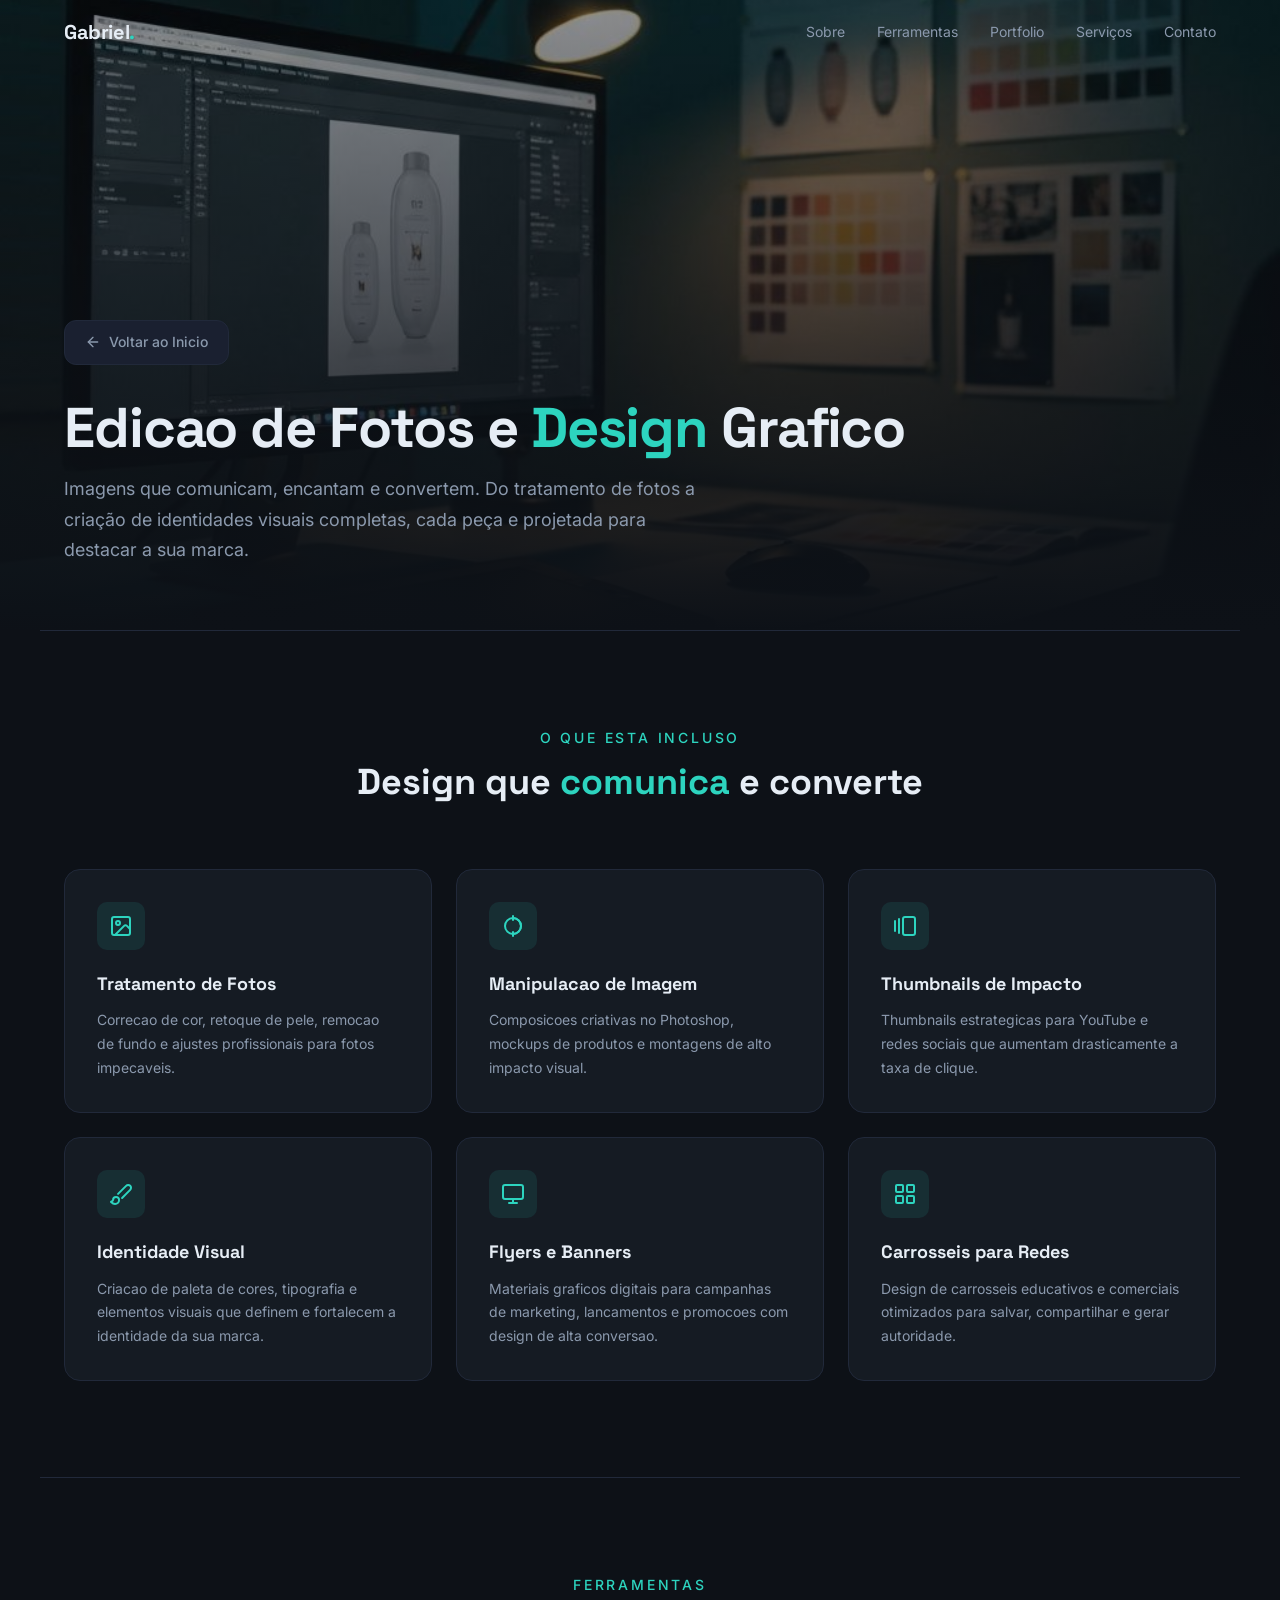
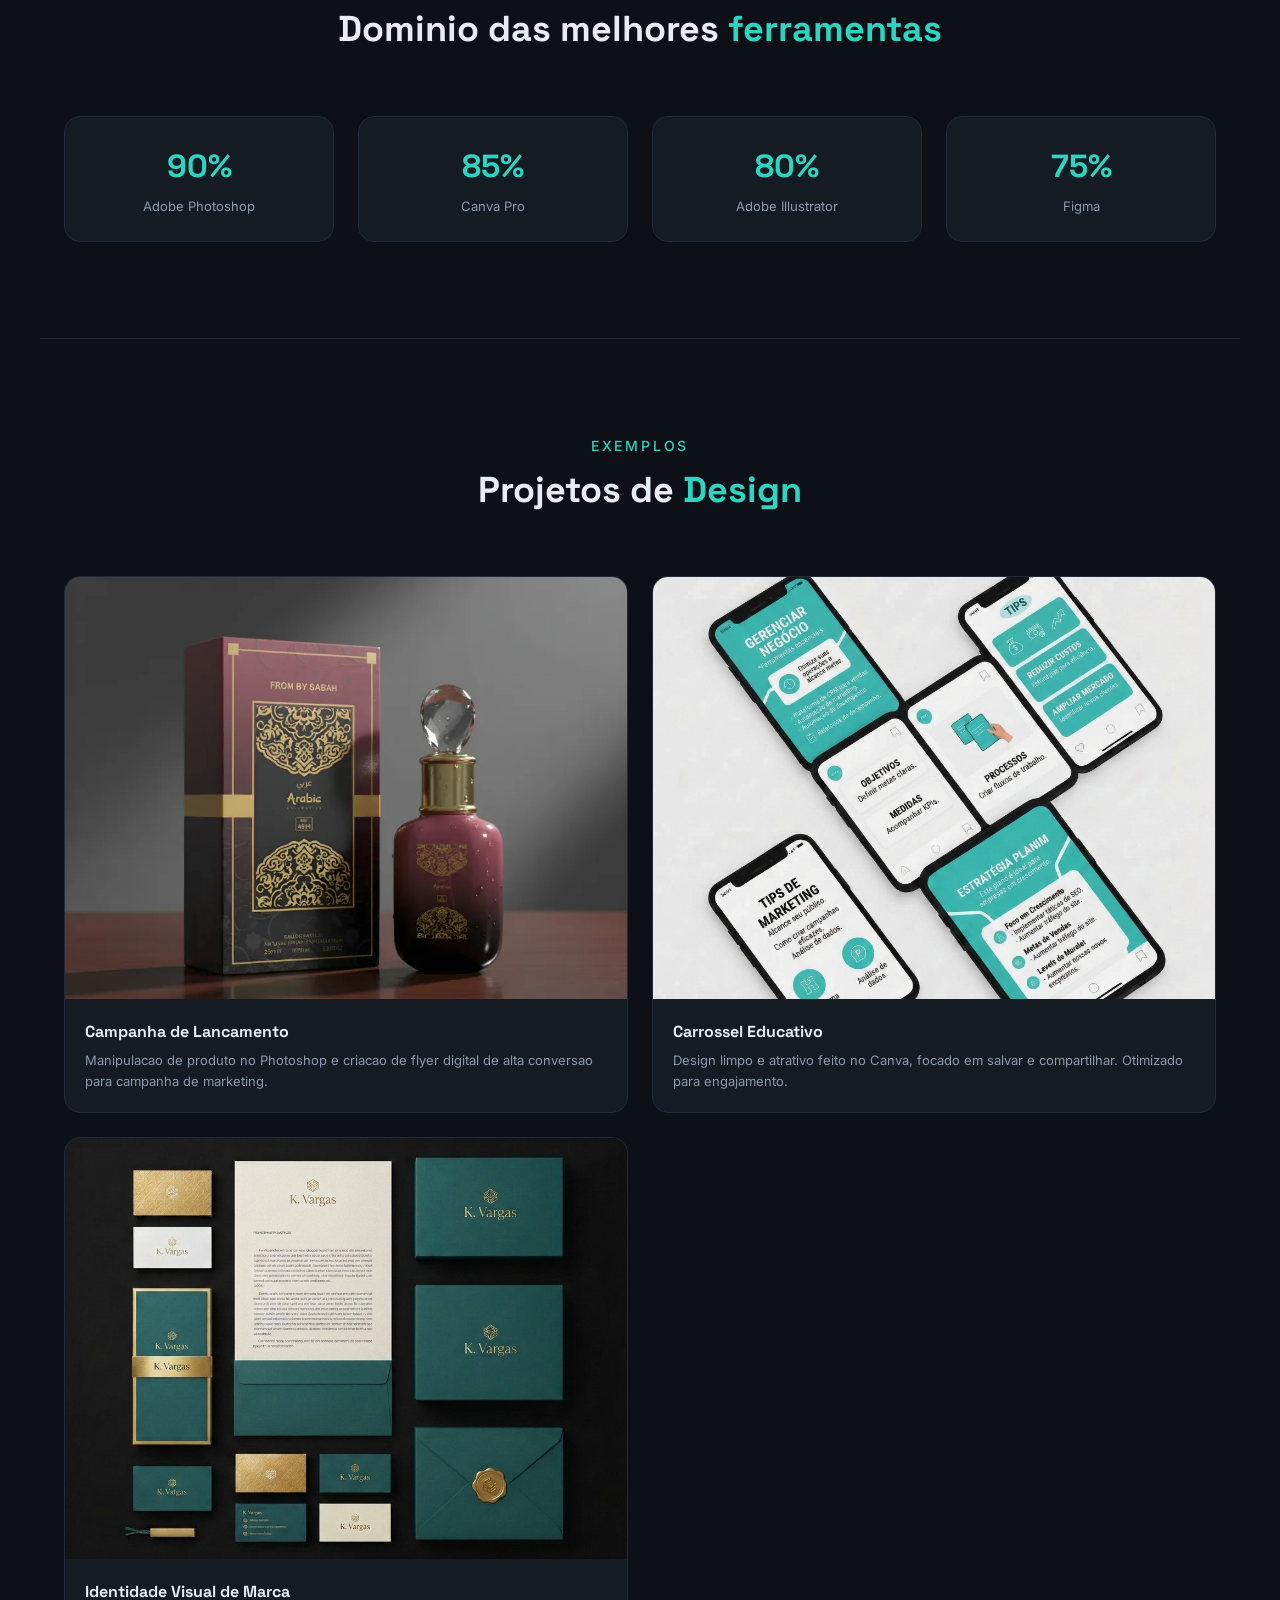
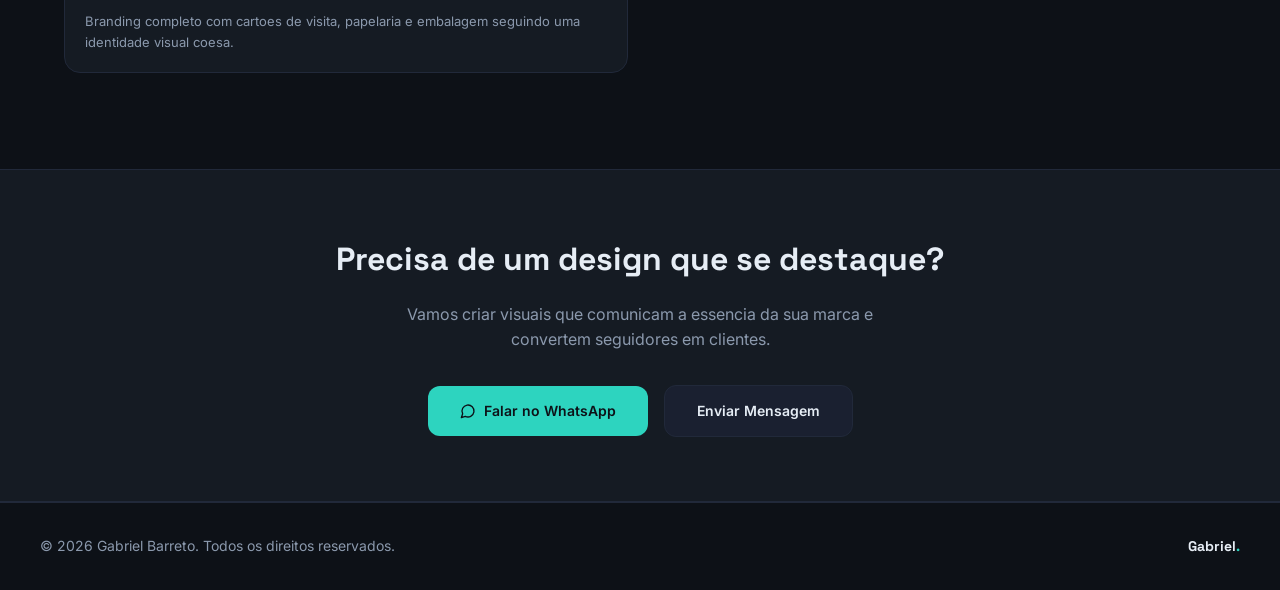
==== commit cf3b2d42: "terceiro commit" ====
--- a/public/design.html
+++ b/public/design.html
@@ -21,7 +21,7 @@
         <li><a href="site.html#sobre">Sobre</a></li>
         <li><a href="site.html#ferramentas">Ferramentas</a></li>
         <li><a href="site.html#portfolio">Portfolio</a></li>
-        <li><a href="site.html#servicos">Servicos</a></li>
+        <li><a href="site.html#servicos">Serviços</a></li>
         <li><a href="site.html#contato">Contato</a></li>
       </ul>
       <button class="navbar-toggle" id="menuToggle" aria-label="Abrir menu">
@@ -57,7 +57,7 @@
           Edicao de Fotos e <span class="highlight">Design</span> Grafico
         </h1>
         <p class="page-hero-desc fade-target delay-400">
-          Imagens que comunicam, encantam e convertem. Do tratamento de fotos a criacao de identidades visuais completas, cada peca e projetada para destacar a sua marca.
+          Imagens que comunicam, encantam e convertem. Do tratamento de fotos a criação de identidades visuais completas, cada peça e projetada para destacar a sua marca.
         </p>
       </div>
     </section>
@@ -191,7 +191,7 @@
       <h2>Precisa de um design que <span class="highlight">se destaque</span>?</h2>
       <p>Vamos criar visuais que comunicam a essencia da sua marca e convertem seguidores em clientes.</p>
       <div class="cta-buttons">
-        <a href="https://wa.me/5500000000000" target="_blank" rel="noopener noreferrer" class="btn-primary">
+        <a href="https://wa.me/5553984459739" target="_blank" rel="noopener noreferrer" class="btn-primary">
           <svg xmlns="http://www.w3.org/2000/svg" width="16" height="16" viewBox="0 0 24 24" fill="none" stroke="currentColor" stroke-width="2" stroke-linecap="round" stroke-linejoin="round"><path d="M7.9 20A9 9 0 1 0 4 16.1L2 22Z"/></svg>
           Falar no WhatsApp
         </a>
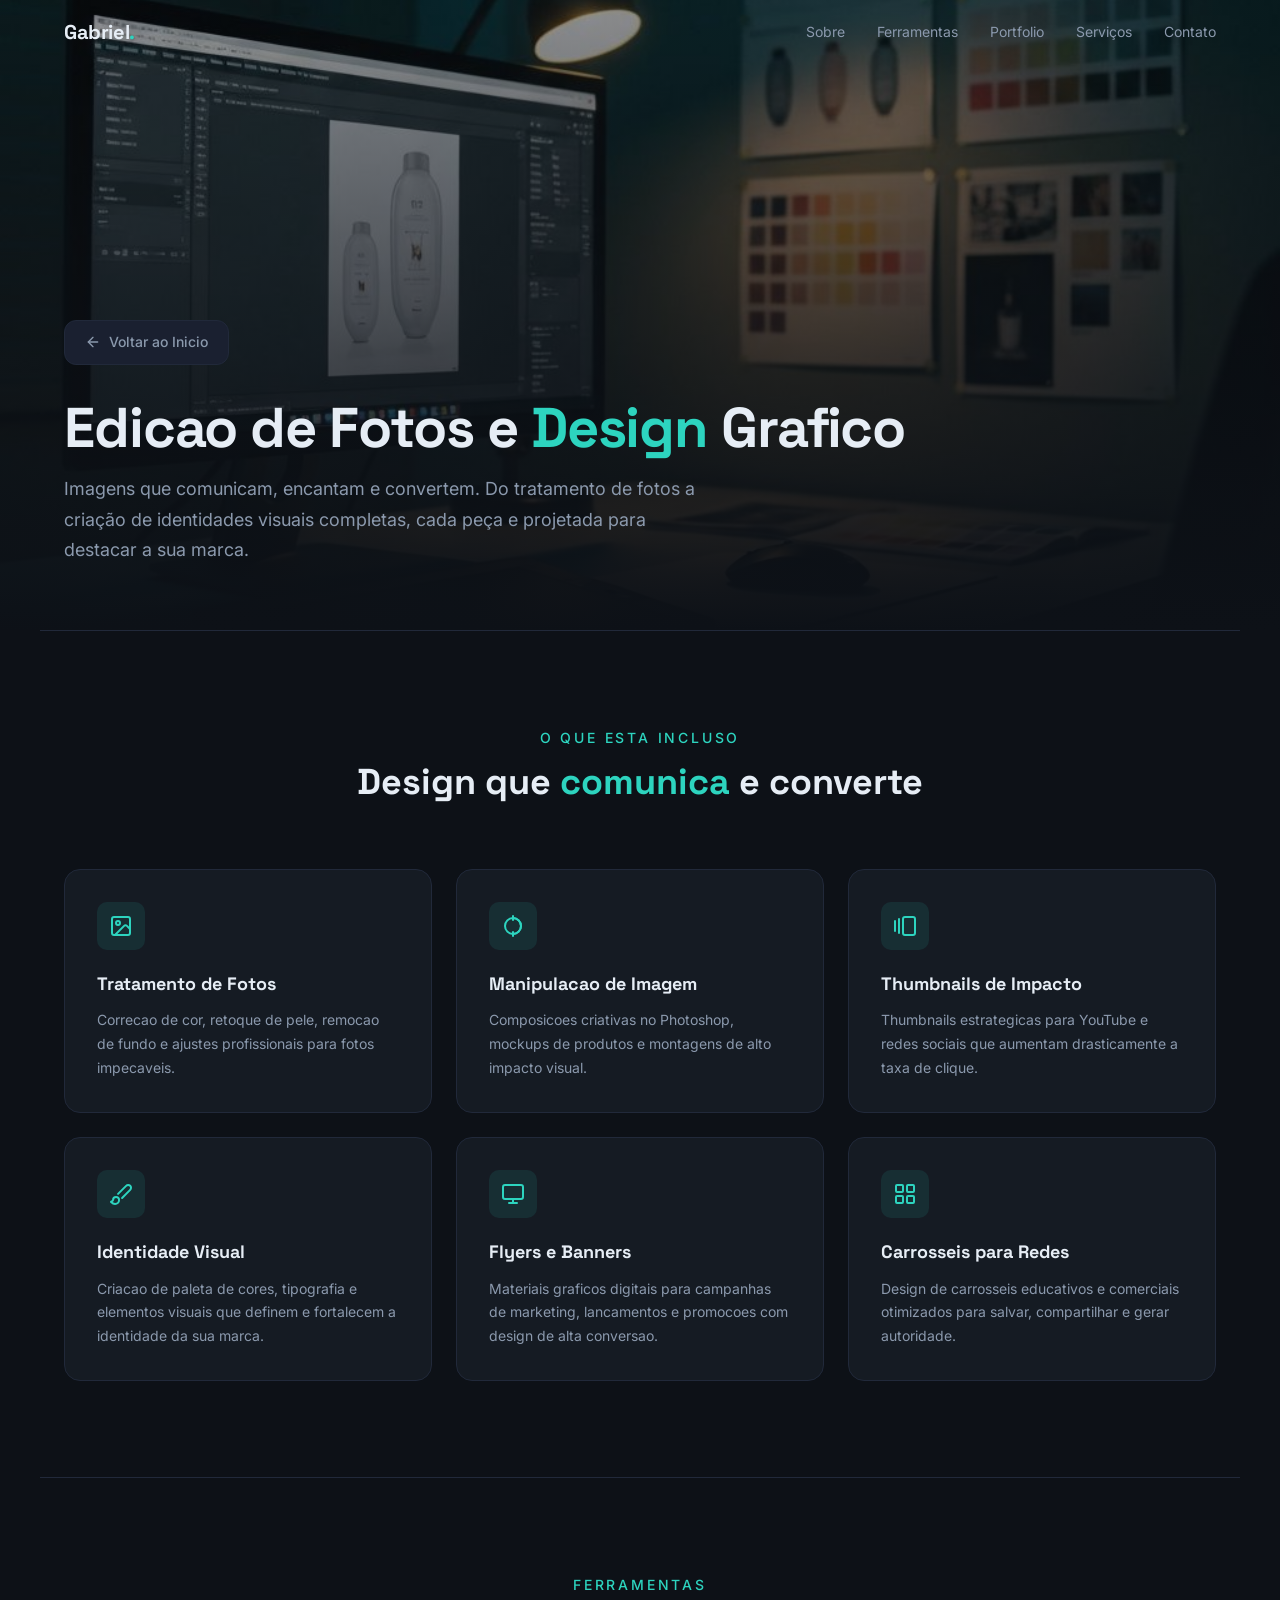
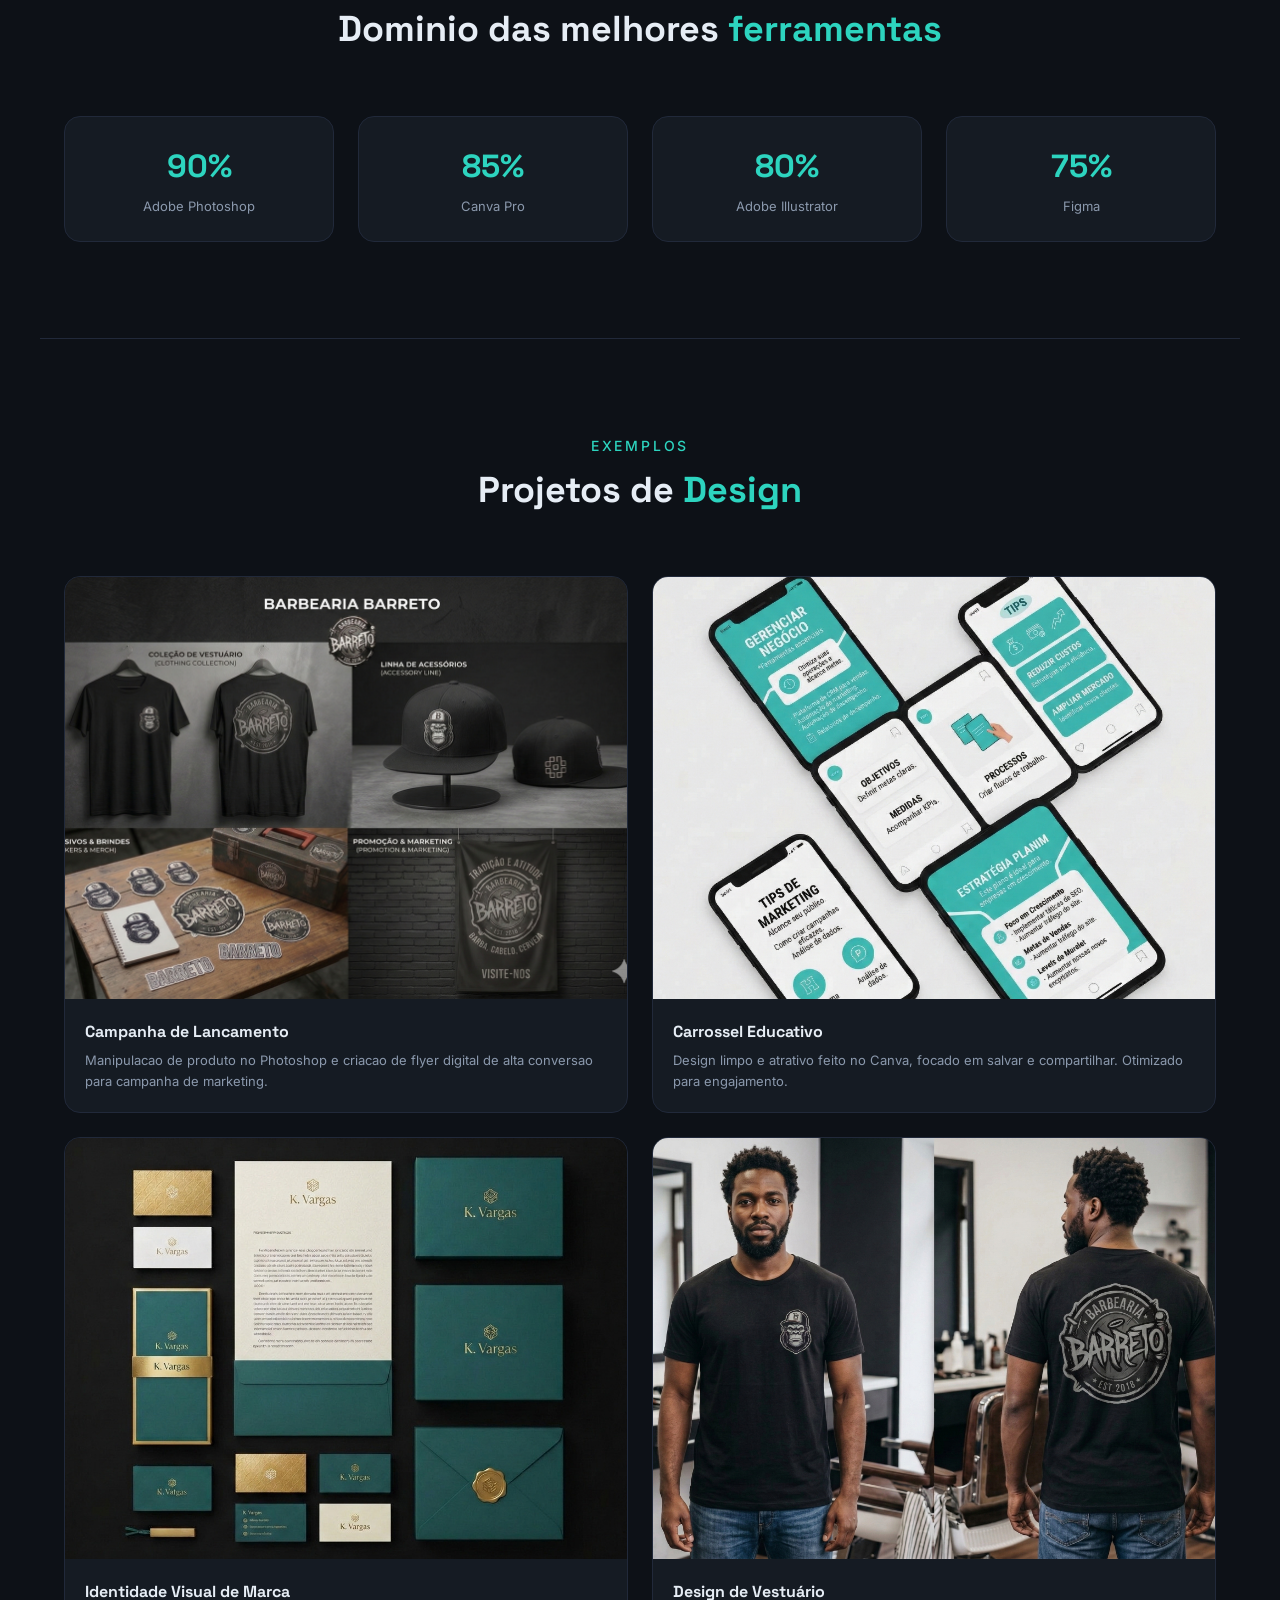
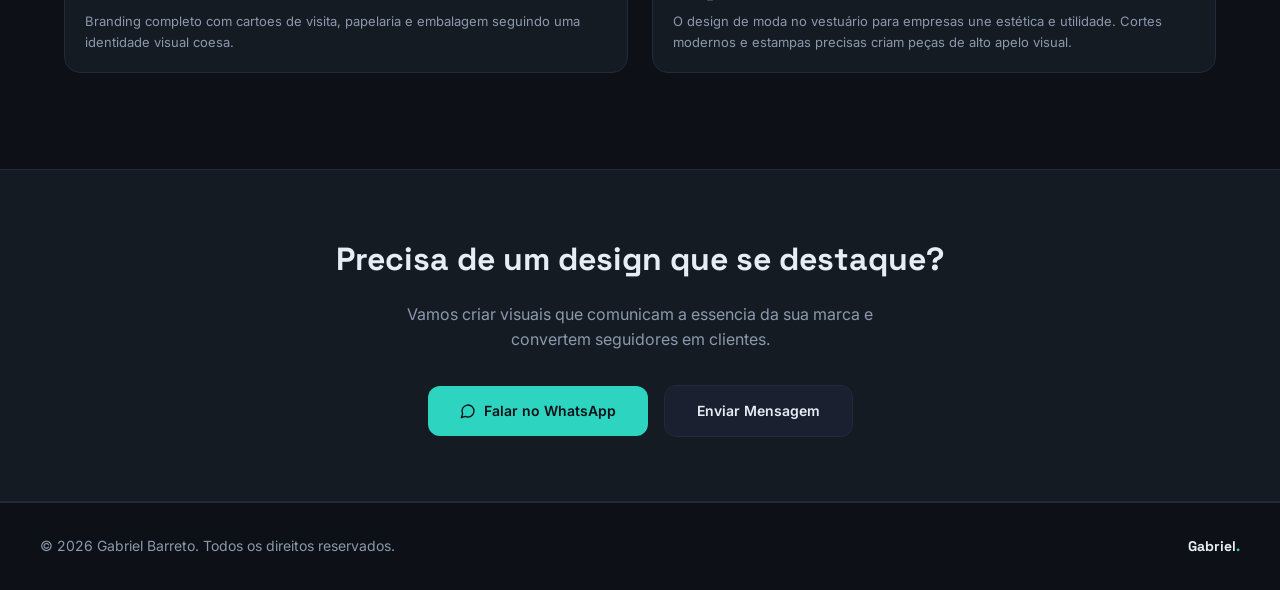
==== commit 12c8236c: "quarto commit" ====
--- a/public/design.html
+++ b/public/design.html
@@ -182,6 +182,12 @@
               <p>Branding completo com cartoes de visita, papelaria e embalagem seguindo uma identidade visual coesa.</p>
             </div>
           </div>
+          <div class="gallery-item fade-target delay-400">
+            <img src="images/model-profile.jpg" alt="Identidade Visual de Marca" loading="lazy">
+            <div class="gallery-item-info">
+              <h3>Design de Vestuário</h3>
+              <p>O design de moda no vestuário para empresas une estética e utilidade. Cortes modernos e estampas precisas criam peças de alto apelo visual.</p>
+            </div>
         </div>
       </div>
     </section>
